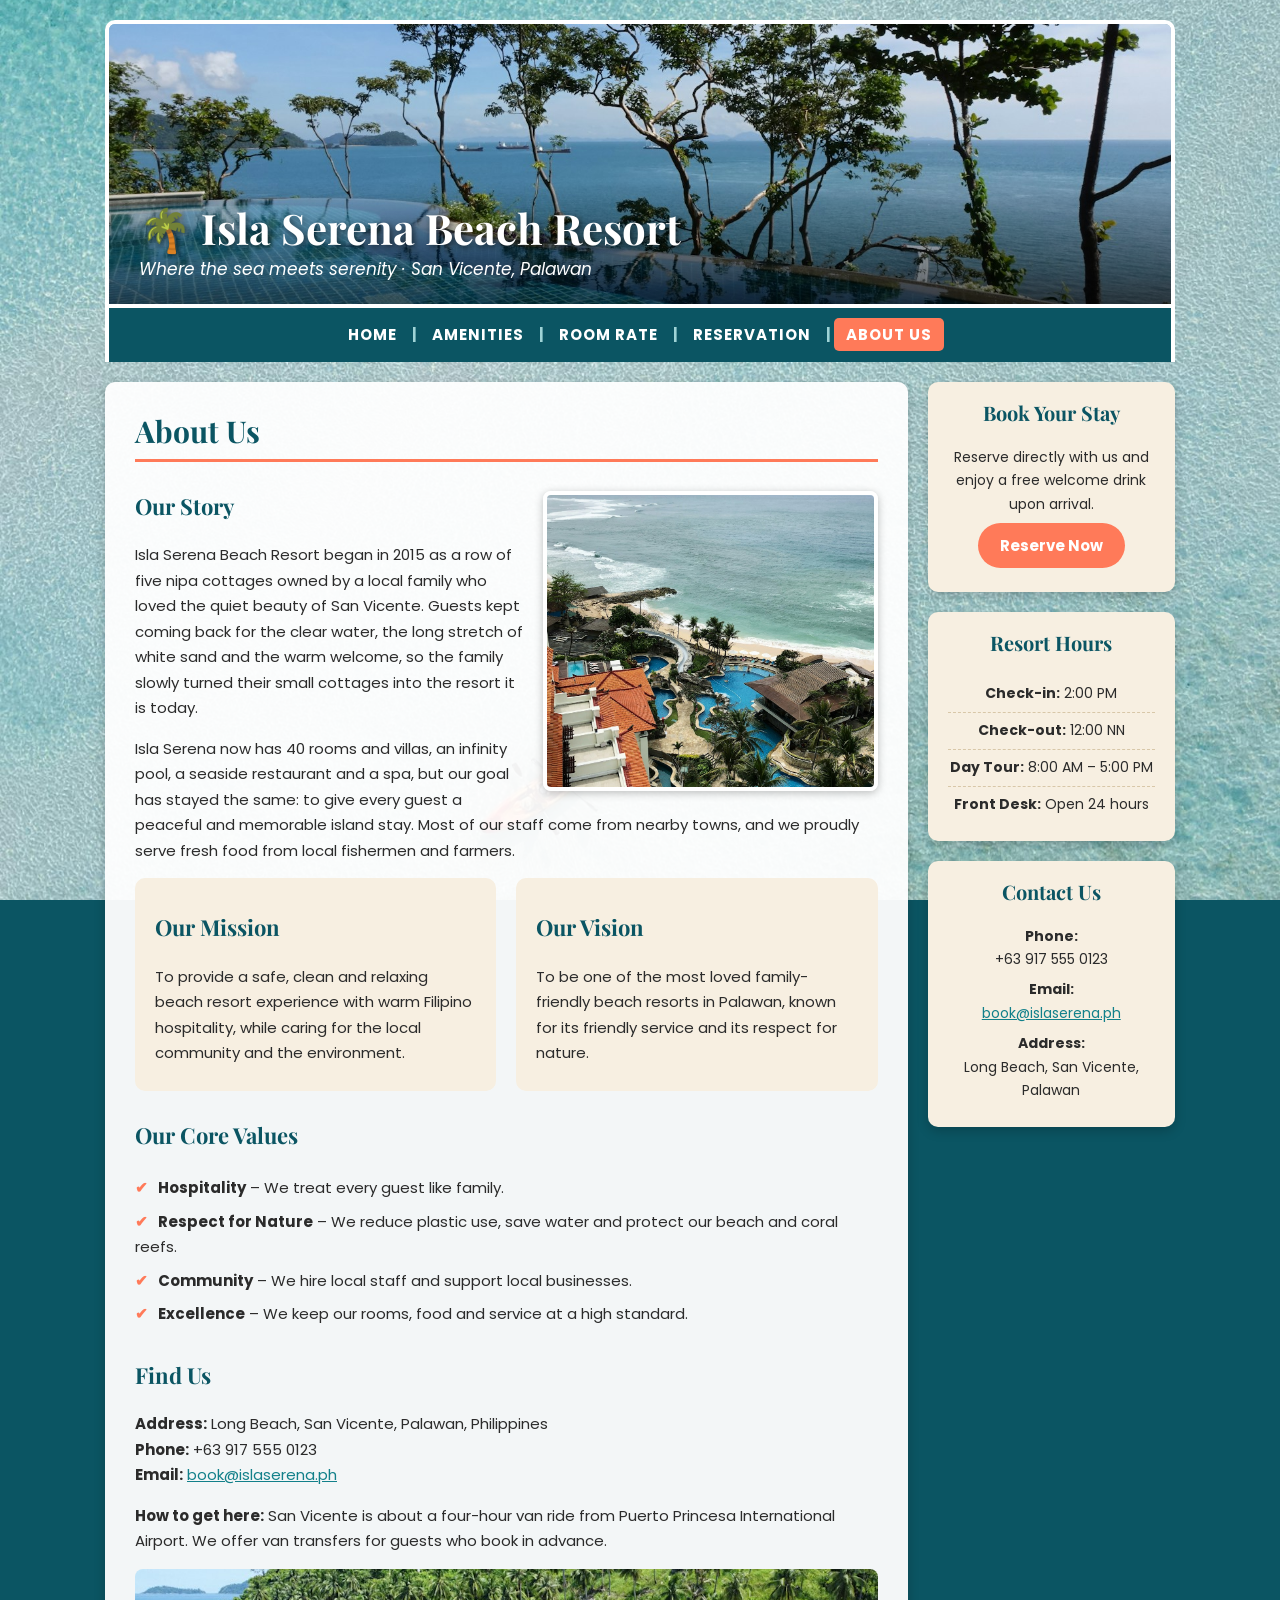
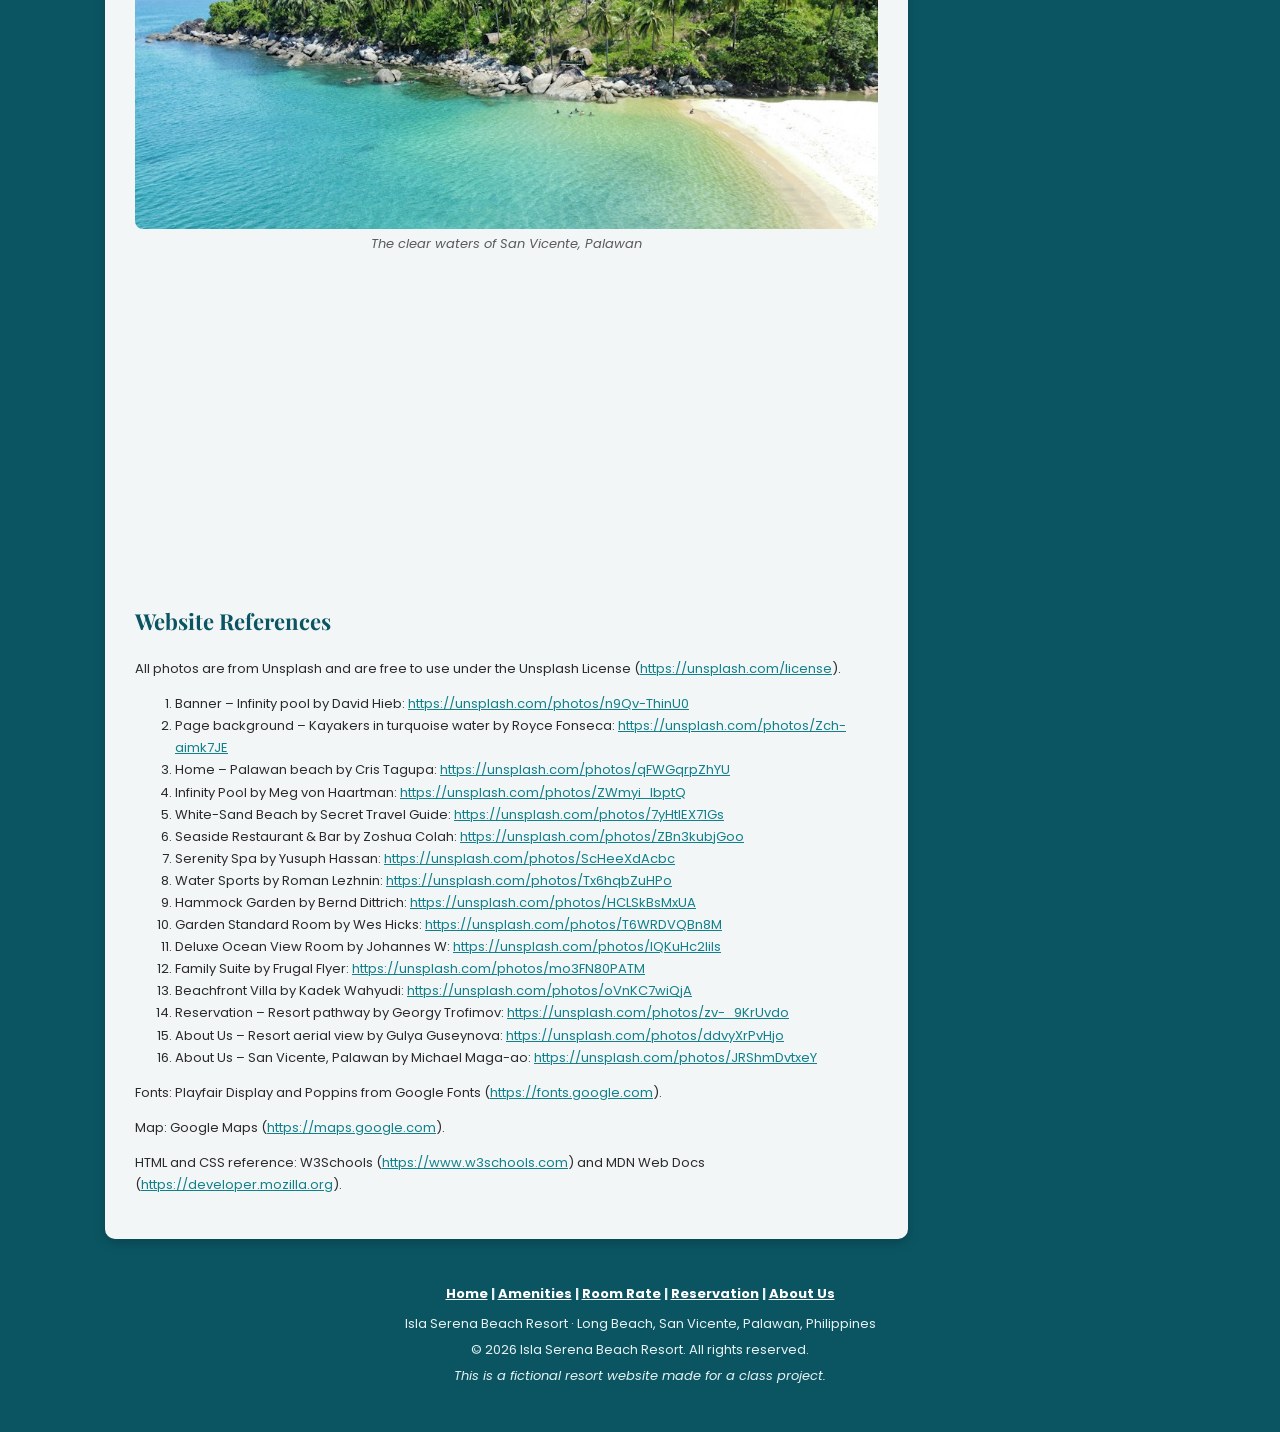
==== about.html @ af08d7ec "Add Isla Serena Beach Resort static website Five linked pages (Home, Amenities, Room Rate, Reservati" ====
<!DOCTYPE html>
<html lang="en">
<head>
    <meta charset="UTF-8">
    <meta name="viewport" content="width=device-width, initial-scale=1.0">
    <title>About Us | Isla Serena Beach Resort</title>
    <link rel="stylesheet" href="https://fonts.googleapis.com/css2?family=Playfair+Display:wght@600;700&family=Poppins:ital,wght@0,400;0,700;1,400&display=swap">
    <link rel="stylesheet" href="css/style.css">
</head>
<body>
<div class="wrapper">

    <!-- BANNER -->
    <header class="banner">
        <img src="images/banner.jpg" alt="Infinity pool overlooking the sea at Isla Serena Beach Resort">
        <div class="banner-text">
            <h1>🌴 Isla Serena Beach Resort</h1>
            <p>Where the sea meets serenity &middot; San Vicente, Palawan</p>
        </div>
    </header>

    <!-- NAVIGATION -->
    <nav class="main-nav">
        <a href="index.html">HOME</a> |
        <a href="amenities.html">AMENITIES</a> |
        <a href="roomrate.html">ROOM RATE</a> |
        <a href="reservation.html">RESERVATION</a> |
        <a href="about.html" class="active">ABOUT US</a>
    </nav>

    <div class="content">

        <!-- MAIN CONTENT -->
        <main class="main-panel">
            <h2>About Us</h2>

            <img src="images/about-resort.jpg" alt="Aerial view of a beachfront resort with pools and palm trees" class="float-right">

            <h3>Our Story</h3>
            <p>Isla Serena Beach Resort began in 2015 as a row of five nipa cottages owned by a local family who loved the quiet beauty of San Vicente. Guests kept coming back for the clear water, the long stretch of white sand and the warm welcome, so the family slowly turned their small cottages into the resort it is today.</p>
            <p>Isla Serena now has 40 rooms and villas, an infinity pool, a seaside restaurant and a spa, but our goal has stayed the same: to give every guest a peaceful and memorable island stay. Most of our staff come from nearby towns, and we proudly serve fresh food from local fishermen and farmers.</p>

            <div class="clear"></div>

            <div class="two-columns">
                <div>
                    <h3>Our Mission</h3>
                    <p>To provide a safe, clean and relaxing beach resort experience with warm Filipino hospitality, while caring for the local community and the environment.</p>
                </div>
                <div>
                    <h3>Our Vision</h3>
                    <p>To be one of the most loved family-friendly beach resorts in Palawan, known for its friendly service and its respect for nature.</p>
                </div>
            </div>

            <h3>Our Core Values</h3>
            <ul class="check-list">
                <li><strong>Hospitality</strong> &ndash; We treat every guest like family.</li>
                <li><strong>Respect for Nature</strong> &ndash; We reduce plastic use, save water and protect our beach and coral reefs.</li>
                <li><strong>Community</strong> &ndash; We hire local staff and support local businesses.</li>
                <li><strong>Excellence</strong> &ndash; We keep our rooms, food and service at a high standard.</li>
            </ul>

            <h3>Find Us</h3>
            <p>
                <strong>Address:</strong> Long Beach, San Vicente, Palawan, Philippines<br>
                <strong>Phone:</strong> +63 917 555 0123<br>
                <strong>Email:</strong> <a href="mailto:book@islaserena.ph">book@islaserena.ph</a>
            </p>
            <p><strong>How to get here:</strong> San Vicente is about a four-hour van ride from Puerto Princesa International Airport. We offer van transfers for guests who book in advance.</p>

            <figure class="photo-figure">
                <img src="images/about-location.jpg" alt="Aerial view of the clear blue water and white sand of San Vicente, Palawan" class="wide-photo">
                <figcaption>The clear waters of San Vicente, Palawan</figcaption>
            </figure>

            <iframe class="map" src="https://maps.google.com/maps?q=Long%20Beach%2C%20San%20Vicente%2C%20Palawan&amp;z=12&amp;output=embed" title="Map of Long Beach, San Vicente, Palawan" loading="lazy"></iframe>

            <h3>Website References</h3>
            <div class="references">
                <p>All photos are from Unsplash and are free to use under the Unsplash License (<a href="https://unsplash.com/license">https://unsplash.com/license</a>).</p>
                <ol>
                    <li>Banner &ndash; Infinity pool by David Hieb: <a href="https://unsplash.com/photos/n9Qv-ThinU0">https://unsplash.com/photos/n9Qv-ThinU0</a></li>
                    <li>Page background &ndash; Kayakers in turquoise water by Royce Fonseca: <a href="https://unsplash.com/photos/Zch-aimk7JE">https://unsplash.com/photos/Zch-aimk7JE</a></li>
                    <li>Home &ndash; Palawan beach by Cris Tagupa: <a href="https://unsplash.com/photos/qFWGqrpZhYU">https://unsplash.com/photos/qFWGqrpZhYU</a></li>
                    <li>Infinity Pool by Meg von Haartman: <a href="https://unsplash.com/photos/ZWmyi_lbptQ">https://unsplash.com/photos/ZWmyi_lbptQ</a></li>
                    <li>White-Sand Beach by Secret Travel Guide: <a href="https://unsplash.com/photos/7yHtIEX71Gs">https://unsplash.com/photos/7yHtIEX71Gs</a></li>
                    <li>Seaside Restaurant &amp; Bar by Zoshua Colah: <a href="https://unsplash.com/photos/ZBn3kubjGoo">https://unsplash.com/photos/ZBn3kubjGoo</a></li>
                    <li>Serenity Spa by Yusuph Hassan: <a href="https://unsplash.com/photos/ScHeeXdAcbc">https://unsplash.com/photos/ScHeeXdAcbc</a></li>
                    <li>Water Sports by Roman Lezhnin: <a href="https://unsplash.com/photos/Tx6hqbZuHPo">https://unsplash.com/photos/Tx6hqbZuHPo</a></li>
                    <li>Hammock Garden by Bernd Dittrich: <a href="https://unsplash.com/photos/HCLSkBsMxUA">https://unsplash.com/photos/HCLSkBsMxUA</a></li>
                    <li>Garden Standard Room by Wes Hicks: <a href="https://unsplash.com/photos/T6WRDVQBn8M">https://unsplash.com/photos/T6WRDVQBn8M</a></li>
                    <li>Deluxe Ocean View Room by Johannes W: <a href="https://unsplash.com/photos/IQKuHc2lils">https://unsplash.com/photos/IQKuHc2lils</a></li>
                    <li>Family Suite by Frugal Flyer: <a href="https://unsplash.com/photos/mo3FN80PATM">https://unsplash.com/photos/mo3FN80PATM</a></li>
                    <li>Beachfront Villa by Kadek Wahyudi: <a href="https://unsplash.com/photos/oVnKC7wiQjA">https://unsplash.com/photos/oVnKC7wiQjA</a></li>
                    <li>Reservation &ndash; Resort pathway by Georgy Trofimov: <a href="https://unsplash.com/photos/zv-_9KrUvdo">https://unsplash.com/photos/zv-_9KrUvdo</a></li>
                    <li>About Us &ndash; Resort aerial view by Gulya Guseynova: <a href="https://unsplash.com/photos/ddvyXrPvHjo">https://unsplash.com/photos/ddvyXrPvHjo</a></li>
                    <li>About Us &ndash; San Vicente, Palawan by Michael Maga-ao: <a href="https://unsplash.com/photos/JRShmDvtxeY">https://unsplash.com/photos/JRShmDvtxeY</a></li>
                </ol>
                <p>Fonts: Playfair Display and Poppins from Google Fonts (<a href="https://fonts.google.com">https://fonts.google.com</a>).</p>
                <p>Map: Google Maps (<a href="https://maps.google.com">https://maps.google.com</a>).</p>
                <p>HTML and CSS reference: W3Schools (<a href="https://www.w3schools.com">https://www.w3schools.com</a>) and MDN Web Docs (<a href="https://developer.mozilla.org">https://developer.mozilla.org</a>).</p>
            </div>
        </main>

        <!-- SIDEBAR -->
        <aside class="sidebar">
            <div class="side-box">
                <h3>Book Your Stay</h3>
                <p>Reserve directly with us and enjoy a free welcome drink upon arrival.</p>
                <p><a href="reservation.html" class="btn">Reserve Now</a></p>
            </div>
            <div class="side-box">
                <h3>Resort Hours</h3>
                <ul>
                    <li><strong>Check-in:</strong> 2:00 PM</li>
                    <li><strong>Check-out:</strong> 12:00 NN</li>
                    <li><strong>Day Tour:</strong> 8:00 AM &ndash; 5:00 PM</li>
                    <li><strong>Front Desk:</strong> Open 24 hours</li>
                </ul>
            </div>
            <div class="side-box">
                <h3>Contact Us</h3>
                <p><strong>Phone:</strong><br>+63 917 555 0123</p>
                <p><strong>Email:</strong><br><a href="mailto:book@islaserena.ph">book@islaserena.ph</a></p>
                <p><strong>Address:</strong><br>Long Beach, San Vicente, Palawan</p>
            </div>
        </aside>

    </div>

    <!-- FOOTER -->
    <footer>
        <p class="footer-nav">
            <a href="index.html">Home</a> |
            <a href="amenities.html">Amenities</a> |
            <a href="roomrate.html">Room Rate</a> |
            <a href="reservation.html">Reservation</a> |
            <a href="about.html">About Us</a>
        </p>
        <p>Isla Serena Beach Resort &middot; Long Beach, San Vicente, Palawan, Philippines</p>
        <p>&copy; 2026 Isla Serena Beach Resort. All rights reserved.</p>
        <p><em>This is a fictional resort website made for a class project.</em></p>
    </footer>

</div>
</body>
</html>
---- css/style.css ----
/* =========================================================
   Isla Serena Beach Resort - Main Stylesheet
   One stylesheet is shared by all five pages so that every
   page has the same colors, fonts and layout.
   ========================================================= */

/* ===== COLOR SCHEME (for reference) =====
   Deep teal   #0b5563  - banner, navigation, headings
   Sea green   #12808a  - links, table headers
   Sand        #f7efe1  - sidebar boxes, light backgrounds
   Coral       #ff7a59  - buttons, hover and active states
   Dark text   #2b2b2b  - body text
*/

/* ===== GENERAL ===== */
* {
    box-sizing: border-box;
}

body {
    margin: 0;
    font-family: "Poppins", Arial, sans-serif;
    font-size: 15px;
    line-height: 1.7;
    color: #2b2b2b;
    background-color: #0b5563;
    background-image: url("../images/background.jpg");
    background-size: cover;
    background-position: center;
    background-attachment: fixed;
}

h1, h2, h3 {
    font-family: "Playfair Display", Georgia, serif;
    color: #0b5563;
    line-height: 1.3;
}

h2 {
    font-size: 30px;
    margin-top: 0;
    border-bottom: 3px solid #ff7a59;
    padding-bottom: 8px;
}

h3 {
    font-size: 22px;
    margin-top: 30px;
}

img {
    max-width: 100%;
}

/* ===== LINK COLORS ===== */
a:link {
    color: #12808a;
}

a:visited {
    color: #5b6c9e;
}

a:hover {
    color: #ff7a59;
}

a:active {
    color: #d9542f;
}

/* ===== PAGE WRAPPER ===== */
.wrapper {
    max-width: 1100px;
    margin: 20px auto;
    padding: 0 15px;
}

/* ===== BANNER ===== */
.banner {
    position: relative;
    border: 4px solid #ffffff;
    border-radius: 10px 10px 0 0;
    overflow: hidden;
}

.banner img {
    display: block;
    width: 100%;
    height: 280px;
    object-fit: cover;
}

.banner-text {
    position: absolute;
    left: 0;
    bottom: 0;
    width: 100%;
    padding: 20px 30px;
    background: linear-gradient(transparent, rgba(0, 0, 0, 0.6));
    color: #ffffff;
}

.banner-text h1 {
    margin: 0;
    font-size: 42px;
    color: #ffffff;
    text-shadow: 2px 2px 6px rgba(0, 0, 0, 0.6);
}

.banner-text p {
    margin: 0;
    font-size: 17px;
    font-style: italic;
}

/* ===== NAVIGATION ===== */
.main-nav {
    background-color: #0b5563;
    text-align: center;
    padding: 14px 10px;
    color: #9fd3d6;
    font-weight: bold;
    border-left: 4px solid #ffffff;
    border-right: 4px solid #ffffff;
}

.main-nav a {
    text-decoration: none;
    padding: 6px 12px;
    border-radius: 5px;
    letter-spacing: 1px;
}

.main-nav a:link,
.main-nav a:visited {
    color: #ffffff;
}

.main-nav a:hover {
    color: #0b5563;
    background-color: #f7efe1;
}

.main-nav a:active {
    color: #ffffff;
    background-color: #d9542f;
}

/* the link of the page you are currently on */
.main-nav a.active {
    color: #ffffff;
    background-color: #ff7a59;
}

/* ===== MAIN CONTENT AND SIDEBAR ===== */
.content {
    display: flex;
    gap: 20px;
    margin-top: 20px;
    align-items: flex-start;
}

.main-panel {
    flex: 3;
    background-color: rgba(255, 255, 255, 0.95);
    border-radius: 10px;
    padding: 30px;
    box-shadow: 0 4px 12px rgba(0, 0, 0, 0.2);
}

.sidebar {
    flex: 1;
}

.side-box {
    background-color: #f7efe1;
    border-radius: 10px;
    padding: 18px 20px;
    margin-bottom: 20px;
    box-shadow: 0 4px 12px rgba(0, 0, 0, 0.2);
    text-align: center;
}

.side-box h3 {
    margin-top: 0;
    font-size: 20px;
}

.side-box p {
    margin: 6px 0;
    font-size: 14px;
}

.side-box ul {
    list-style: none;
    padding: 0;
    margin: 0;
    font-size: 14px;
}

.side-box li {
    padding: 6px 0;
    border-bottom: 1px dashed #d8c7a8;
}

.side-box li:last-child {
    border-bottom: none;
}

/* ===== IMAGES INSIDE TEXT ===== */
.float-right {
    float: right;
    width: 45%;
    max-height: 300px;
    object-fit: cover;
    margin: 5px 0 15px 20px;
    border: 4px solid #ffffff;
    border-radius: 8px;
    box-shadow: 0 2px 8px rgba(0, 0, 0, 0.25);
}

.clear {
    clear: both;
}

.wide-photo {
    display: block;
    width: 100%;
    height: 260px;
    object-fit: cover;
    border-radius: 8px;
    margin: 15px 0;
}

/* ===== BUTTONS ===== */
.btn,
.btn:link,
.btn:visited {
    display: inline-block;
    background-color: #ff7a59;
    color: #ffffff;
    padding: 10px 22px;
    border: none;
    border-radius: 25px;
    font-family: "Poppins", Arial, sans-serif;
    font-size: 15px;
    font-weight: bold;
    text-decoration: none;
    cursor: pointer;
}

.btn:hover {
    background-color: #0b5563;
    color: #ffffff;
}

.btn:active {
    background-color: #d9542f;
}

.btn-light {
    background-color: #9a9a9a;
}

/* ===== CARDS (used on Home, Amenities and Room Rate) ===== */
.card-grid {
    display: grid;
    grid-template-columns: repeat(2, 1fr);
    gap: 20px;
    margin: 20px 0;
}

.card-grid.three {
    grid-template-columns: repeat(3, 1fr);
}

.card {
    background-color: #ffffff;
    border: 1px solid #e3dccd;
    border-radius: 10px;
    overflow: hidden;
    box-shadow: 0 2px 6px rgba(0, 0, 0, 0.1);
}

.card img {
    display: block;
    width: 100%;
    height: 180px;
    object-fit: cover;
}

.card-body {
    padding: 15px 18px;
}

.card-body h3,
.card-body h4 {
    margin: 0 0 6px 0;
    font-family: "Playfair Display", Georgia, serif;
    color: #0b5563;
    font-size: 20px;
}

.card-body p {
    margin: 0 0 8px 0;
    font-size: 14px;
}

.price {
    font-weight: bold;
    color: #d9542f;
}

/* ===== TABLES ===== */
.rate-table {
    width: 100%;
    border-collapse: collapse;
    margin: 15px 0;
    font-size: 14px;
    background-color: #ffffff;
}

.rate-table caption {
    font-weight: bold;
    padding-bottom: 8px;
    color: #0b5563;
}

.rate-table th {
    background-color: #12808a;
    color: #ffffff;
    padding: 10px;
    text-align: left;
}

.rate-table td {
    padding: 10px;
    border-bottom: 1px solid #e3dccd;
}

.rate-table tr:nth-child(even) td {
    background-color: #f2f8f8;
}

/* ===== HOME PAGE EXTRAS ===== */
.check-list {
    list-style: none;
    padding-left: 0;
}

.check-list li {
    padding: 4px 0;
}

.check-list li::before {
    content: "\2714";
    color: #ff7a59;
    font-weight: bold;
    margin-right: 10px;
}

blockquote {
    background-color: #f7efe1;
    border-left: 5px solid #ff7a59;
    margin: 15px 0;
    padding: 12px 20px;
    font-style: italic;
    border-radius: 0 8px 8px 0;
}

blockquote cite {
    display: block;
    margin-top: 6px;
    font-style: normal;
    font-weight: bold;
    color: #0b5563;
}

/* ===== RESERVATION FORM ===== */
.form-box fieldset {
    border: 2px solid #12808a;
    border-radius: 10px;
    padding: 15px 20px;
    margin-bottom: 20px;
}

.form-box legend {
    font-weight: bold;
    color: #0b5563;
    padding: 0 8px;
}

.form-row {
    display: flex;
    gap: 15px;
}

.form-row .field {
    flex: 1;
}

.field {
    margin-bottom: 12px;
}

.field label {
    display: block;
    font-weight: bold;
    font-size: 14px;
    margin-bottom: 4px;
}

.form-box input[type="text"],
.form-box input[type="email"],
.form-box input[type="tel"],
.form-box input[type="date"],
.form-box input[type="number"],
.form-box select,
.form-box textarea {
    width: 100%;
    padding: 8px 10px;
    border: 1px solid #b9c9c9;
    border-radius: 6px;
    font-family: "Poppins", Arial, sans-serif;
    font-size: 14px;
}

.form-box input:focus,
.form-box select:focus,
.form-box textarea:focus {
    outline: 2px solid #ff7a59;
    border-color: #ff7a59;
}

.field .option-label,
.option-label {
    display: block;
    font-weight: normal;
    font-size: 14px;
    margin: 4px 0;
}

.form-buttons {
    text-align: center;
}

.policy-box {
    background-color: #f7efe1;
    border-radius: 10px;
    padding: 5px 20px 10px;
    font-size: 14px;
}

/* ===== ABOUT US PAGE ===== */
.two-columns {
    display: flex;
    gap: 20px;
}

.two-columns > div {
    flex: 1;
    background-color: #f7efe1;
    border-radius: 10px;
    padding: 5px 20px 10px;
}

.photo-figure {
    margin: 15px 0;
}

.photo-figure .wide-photo {
    margin-bottom: 4px;
}

.photo-figure figcaption {
    text-align: center;
    font-size: 13px;
    font-style: italic;
    color: #5a5a5a;
}

.map {
    width: 100%;
    height: 300px;
    border: 0;
    border-radius: 8px;
}

.references {
    font-size: 13px;
    word-wrap: break-word;
}

/* ===== FOOTER ===== */
footer {
    background-color: #0b5563;
    color: #e6f2f2;
    text-align: center;
    padding: 20px;
    margin-top: 20px;
    border-radius: 10px;
    font-size: 13px;
}

footer p {
    margin: 4px 0;
}

footer a:link,
footer a:visited {
    color: #ffffff;
}

footer a:hover {
    color: #ff7a59;
}

.footer-nav {
    margin-bottom: 8px;
    font-weight: bold;
}

/* ===== SMALL SCREENS (tablets and phones) ===== */
@media (max-width: 800px) {
    .content,
    .two-columns,
    .form-row {
        flex-direction: column;
        align-items: stretch;
        gap: 0;
    }

    .two-columns > div {
        margin-bottom: 15px;
    }

    .card-grid,
    .card-grid.three {
        grid-template-columns: 1fr;
    }

    .float-right {
        float: none;
        width: 100%;
        margin: 10px 0;
    }

    .banner img {
        height: 200px;
    }

    .banner-text h1 {
        font-size: 28px;
    }

    .main-nav a {
        display: inline-block;
        padding: 4px 6px;
    }

    .main-panel {
        padding: 20px;
    }

    .sidebar {
        margin-top: 20px;
        width: 100%;
    }

    .rate-table {
        display: block;
        overflow-x: auto;
    }
}
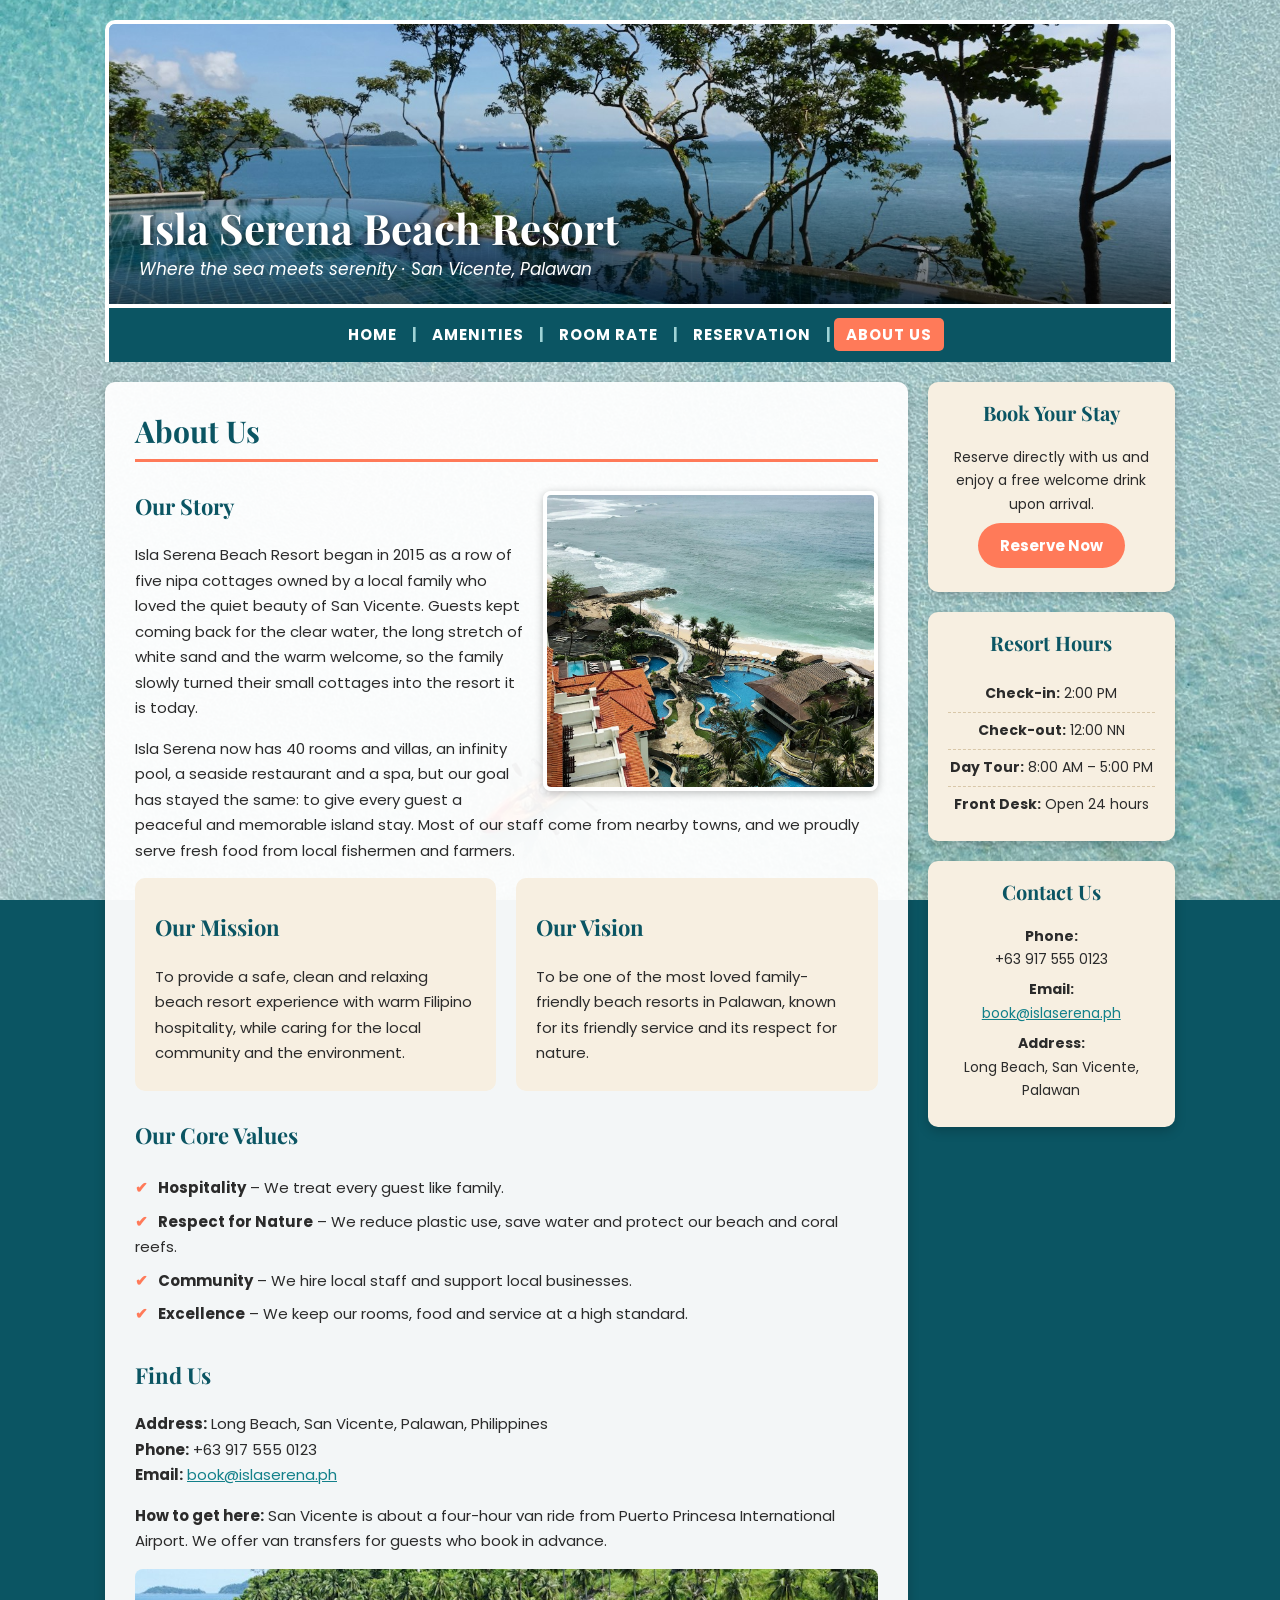
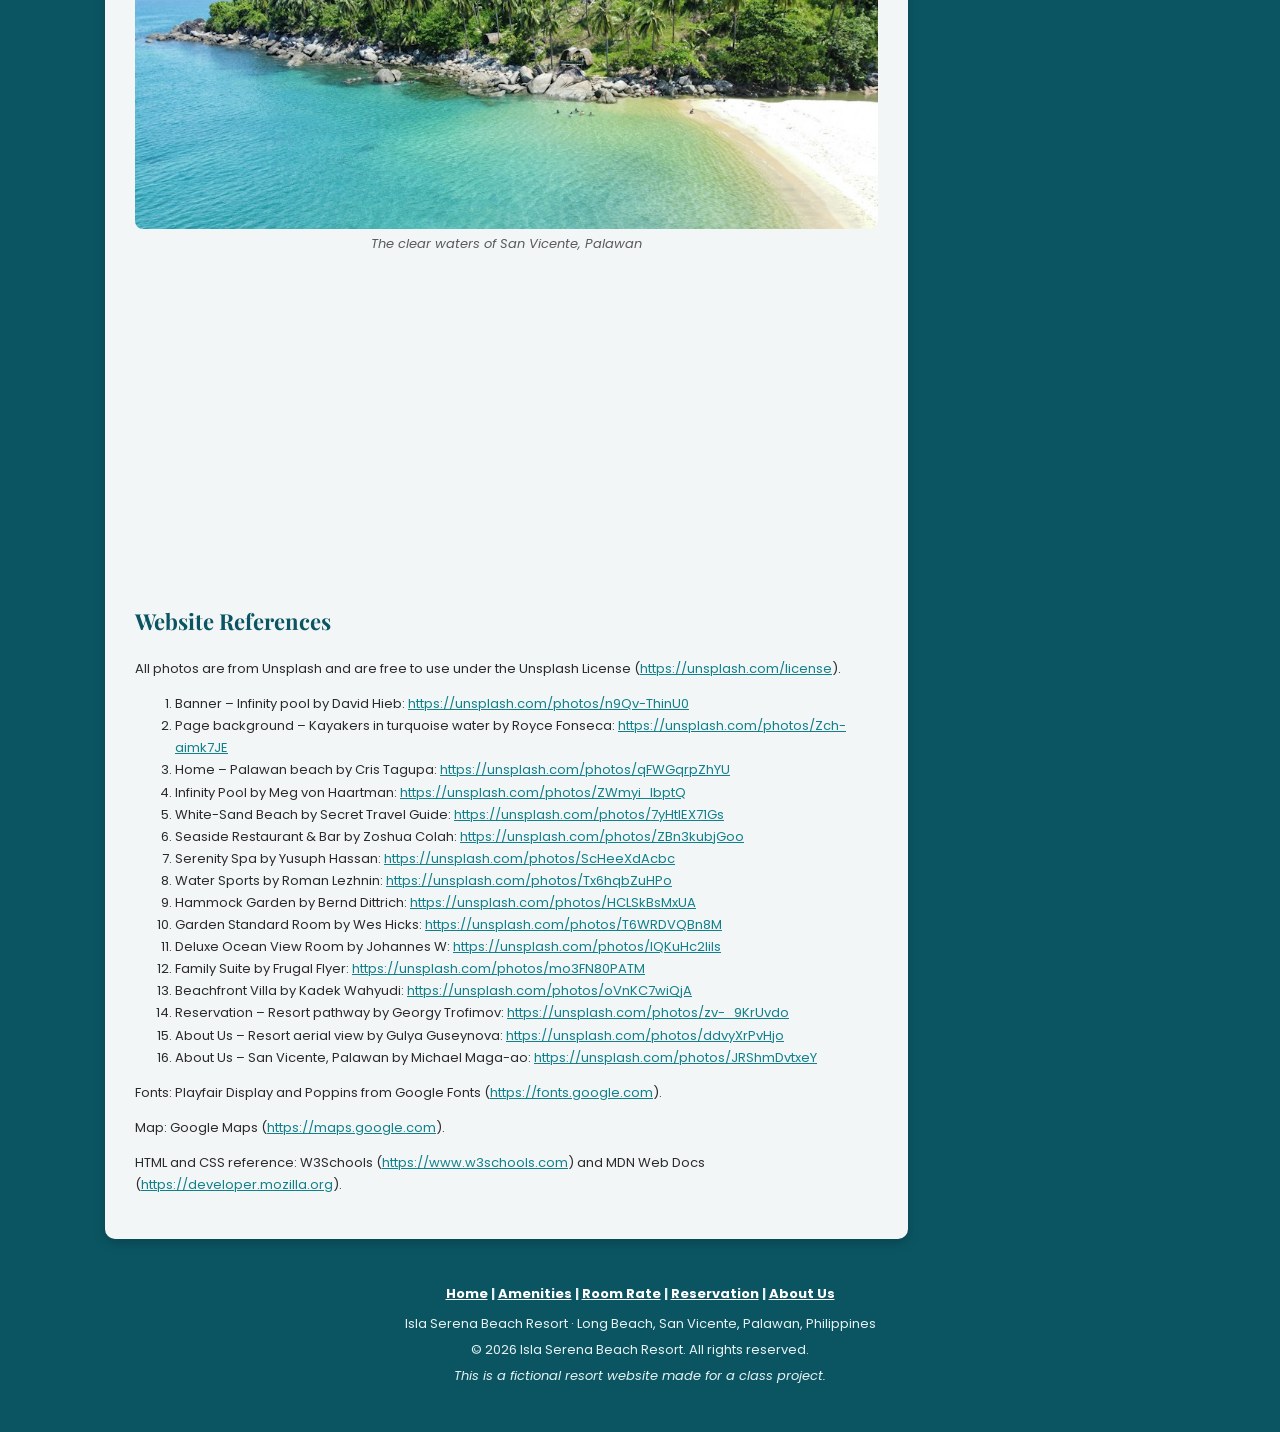
==== commit 580bb55a: "Remove comments and update header text" ====
--- a/about.html
+++ b/about.html
@@ -10,17 +10,15 @@
 <body>
 <div class="wrapper">
 
-    <!-- BANNER -->
     <header class="banner">
         <img src="images/banner.jpg" alt="Infinity pool overlooking the sea at Isla Serena Beach Resort">
         <div class="banner-text">
-            <h1>🌴 Isla Serena Beach Resort</h1>
+            <h1>Isla Serena Beach Resort</h1>
             <p>Where the sea meets serenity &middot; San Vicente, Palawan</p>
         </div>
     </header>
 
-    <!-- NAVIGATION -->
-    <nav class="main-nav">
+        <nav class="main-nav">
         <a href="index.html">HOME</a> |
         <a href="amenities.html">AMENITIES</a> |
         <a href="roomrate.html">ROOM RATE</a> |
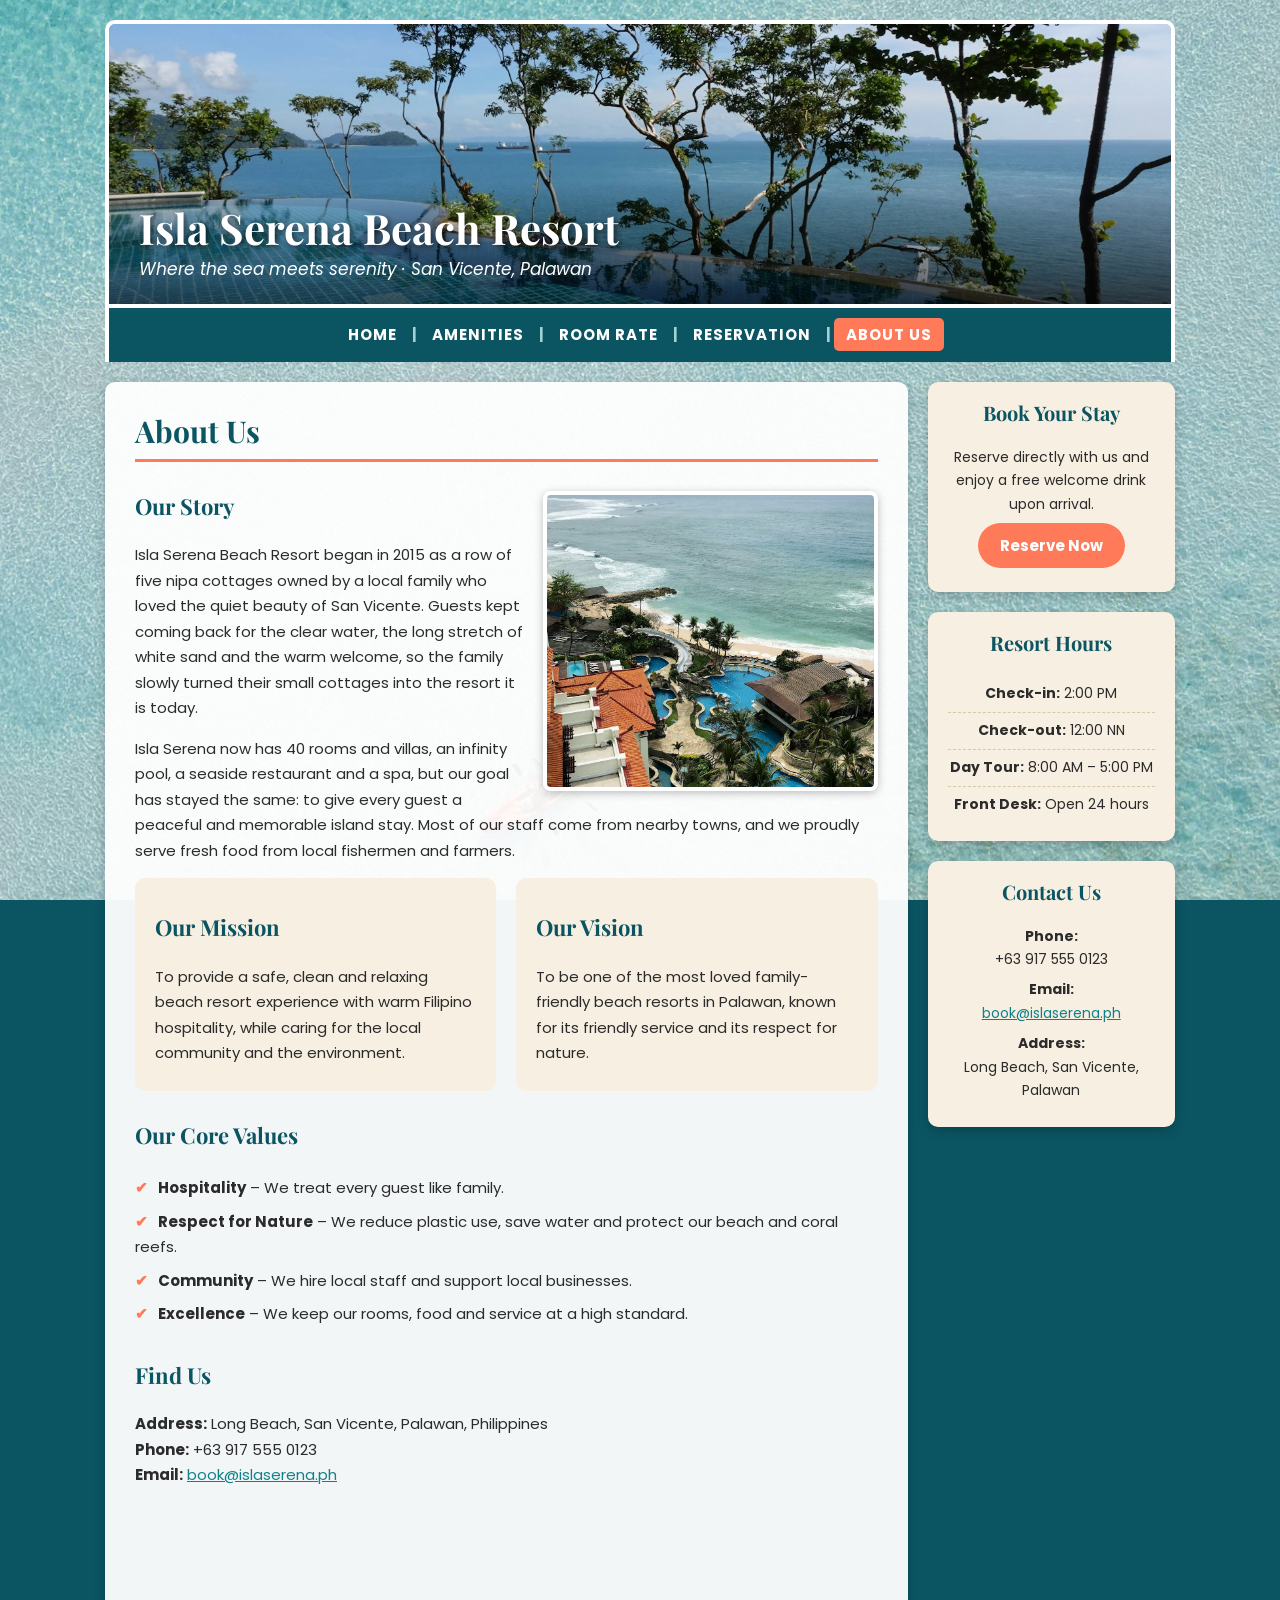
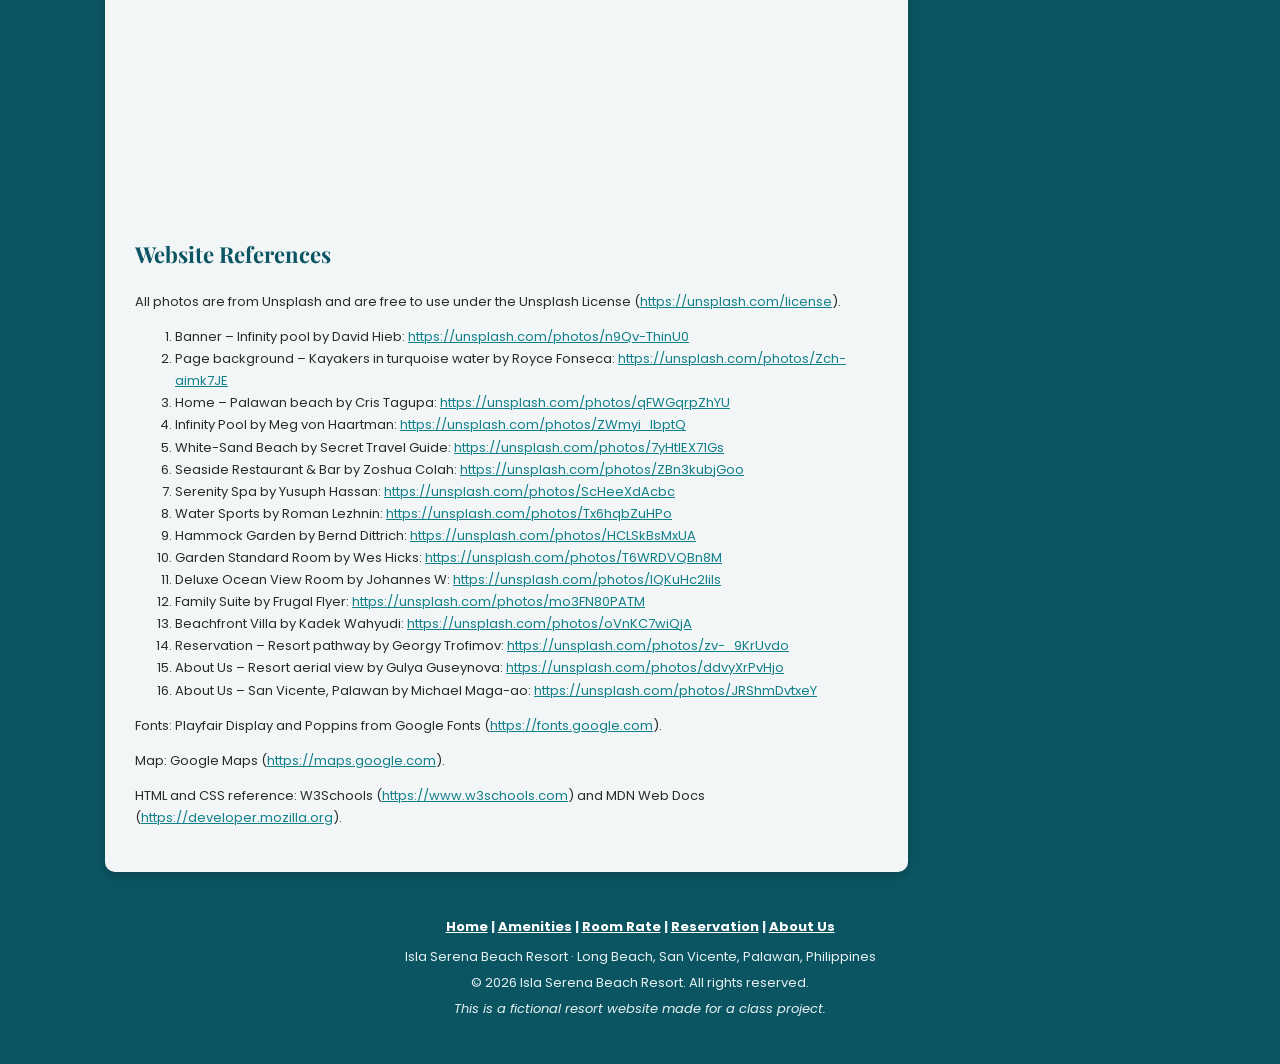
==== commit f9100da0: "Update about.html" ====
--- a/about.html
+++ b/about.html
@@ -28,7 +28,7 @@
 
     <div class="content">
 
-        <!-- MAIN CONTENT -->
+       
         <main class="main-panel">
             <h2>About Us</h2>
 
@@ -65,13 +65,6 @@
                 <strong>Phone:</strong> +63 917 555 0123<br>
                 <strong>Email:</strong> <a href="mailto:book@islaserena.ph">book@islaserena.ph</a>
             </p>
-            <p><strong>How to get here:</strong> San Vicente is about a four-hour van ride from Puerto Princesa International Airport. We offer van transfers for guests who book in advance.</p>
-
-            <figure class="photo-figure">
-                <img src="images/about-location.jpg" alt="Aerial view of the clear blue water and white sand of San Vicente, Palawan" class="wide-photo">
-                <figcaption>The clear waters of San Vicente, Palawan</figcaption>
-            </figure>
-
             <iframe class="map" src="https://maps.google.com/maps?q=Long%20Beach%2C%20San%20Vicente%2C%20Palawan&amp;z=12&amp;output=embed" title="Map of Long Beach, San Vicente, Palawan" loading="lazy"></iframe>
 
             <h3>Website References</h3>
@@ -101,7 +94,7 @@
             </div>
         </main>
 
-        <!-- SIDEBAR -->
+       
         <aside class="sidebar">
             <div class="side-box">
                 <h3>Book Your Stay</h3>
@@ -127,7 +120,7 @@
 
     </div>
 
-    <!-- FOOTER -->
+  
     <footer>
         <p class="footer-nav">
             <a href="index.html">Home</a> |
--- a/css/style.css
+++ b/css/style.css
@@ -1,18 +1,4 @@
-/* =========================================================
-   Isla Serena Beach Resort - Main Stylesheet
-   One stylesheet is shared by all five pages so that every
-   page has the same colors, fonts and layout.
-   ========================================================= */
-
-/* ===== COLOR SCHEME (for reference) =====
-   Deep teal   #0b5563  - banner, navigation, headings
-   Sea green   #12808a  - links, table headers
-   Sand        #f7efe1  - sidebar boxes, light backgrounds
-   Coral       #ff7a59  - buttons, hover and active states
-   Dark text   #2b2b2b  - body text
-*/
-
-/* ===== GENERAL ===== */
+
 * {
     box-sizing: border-box;
 }
@@ -69,14 +55,12 @@
     color: #d9542f;
 }
 
-/* ===== PAGE WRAPPER ===== */
 .wrapper {
     max-width: 1100px;
     margin: 20px auto;
     padding: 0 15px;
 }
 
-/* ===== BANNER ===== */
 .banner {
     position: relative;
     border: 4px solid #ffffff;
@@ -114,7 +98,7 @@
     font-style: italic;
 }
 
-/* ===== NAVIGATION ===== */
+
 .main-nav {
     background-color: #0b5563;
     text-align: center;
@@ -147,13 +131,13 @@
     background-color: #d9542f;
 }
 
-/* the link of the page you are currently on */
+
 .main-nav a.active {
     color: #ffffff;
     background-color: #ff7a59;
 }
 
-/* ===== MAIN CONTENT AND SIDEBAR ===== */
+
 .content {
     display: flex;
     gap: 20px;
@@ -208,7 +192,6 @@
     border-bottom: none;
 }
 
-/* ===== IMAGES INSIDE TEXT ===== */
 .float-right {
     float: right;
     width: 45%;
@@ -233,7 +216,6 @@
     margin: 15px 0;
 }
 
-/* ===== BUTTONS ===== */
 .btn,
 .btn:link,
 .btn:visited {
@@ -263,7 +245,6 @@
     background-color: #9a9a9a;
 }
 
-/* ===== CARDS (used on Home, Amenities and Room Rate) ===== */
 .card-grid {
     display: grid;
     grid-template-columns: repeat(2, 1fr);
@@ -312,7 +293,7 @@
     color: #d9542f;
 }
 
-/* ===== TABLES ===== */
+
 .rate-table {
     width: 100%;
     border-collapse: collapse;
@@ -343,7 +324,6 @@
     background-color: #f2f8f8;
 }
 
-/* ===== HOME PAGE EXTRAS ===== */
 .check-list {
     list-style: none;
     padding-left: 0;
@@ -360,24 +340,6 @@
     margin-right: 10px;
 }
 
-blockquote {
-    background-color: #f7efe1;
-    border-left: 5px solid #ff7a59;
-    margin: 15px 0;
-    padding: 12px 20px;
-    font-style: italic;
-    border-radius: 0 8px 8px 0;
-}
-
-blockquote cite {
-    display: block;
-    margin-top: 6px;
-    font-style: normal;
-    font-weight: bold;
-    color: #0b5563;
-}
-
-/* ===== RESERVATION FORM ===== */
 .form-box fieldset {
     border: 2px solid #12808a;
     border-radius: 10px;
@@ -452,7 +414,6 @@
     font-size: 14px;
 }
 
-/* ===== ABOUT US PAGE ===== */
 .two-columns {
     display: flex;
     gap: 20px;
@@ -492,7 +453,6 @@
     word-wrap: break-word;
 }
 
-/* ===== FOOTER ===== */
 footer {
     background-color: #0b5563;
     color: #e6f2f2;
@@ -521,7 +481,6 @@
     font-weight: bold;
 }
 
-/* ===== SMALL SCREENS (tablets and phones) ===== */
 @media (max-width: 800px) {
     .content,
     .two-columns,
